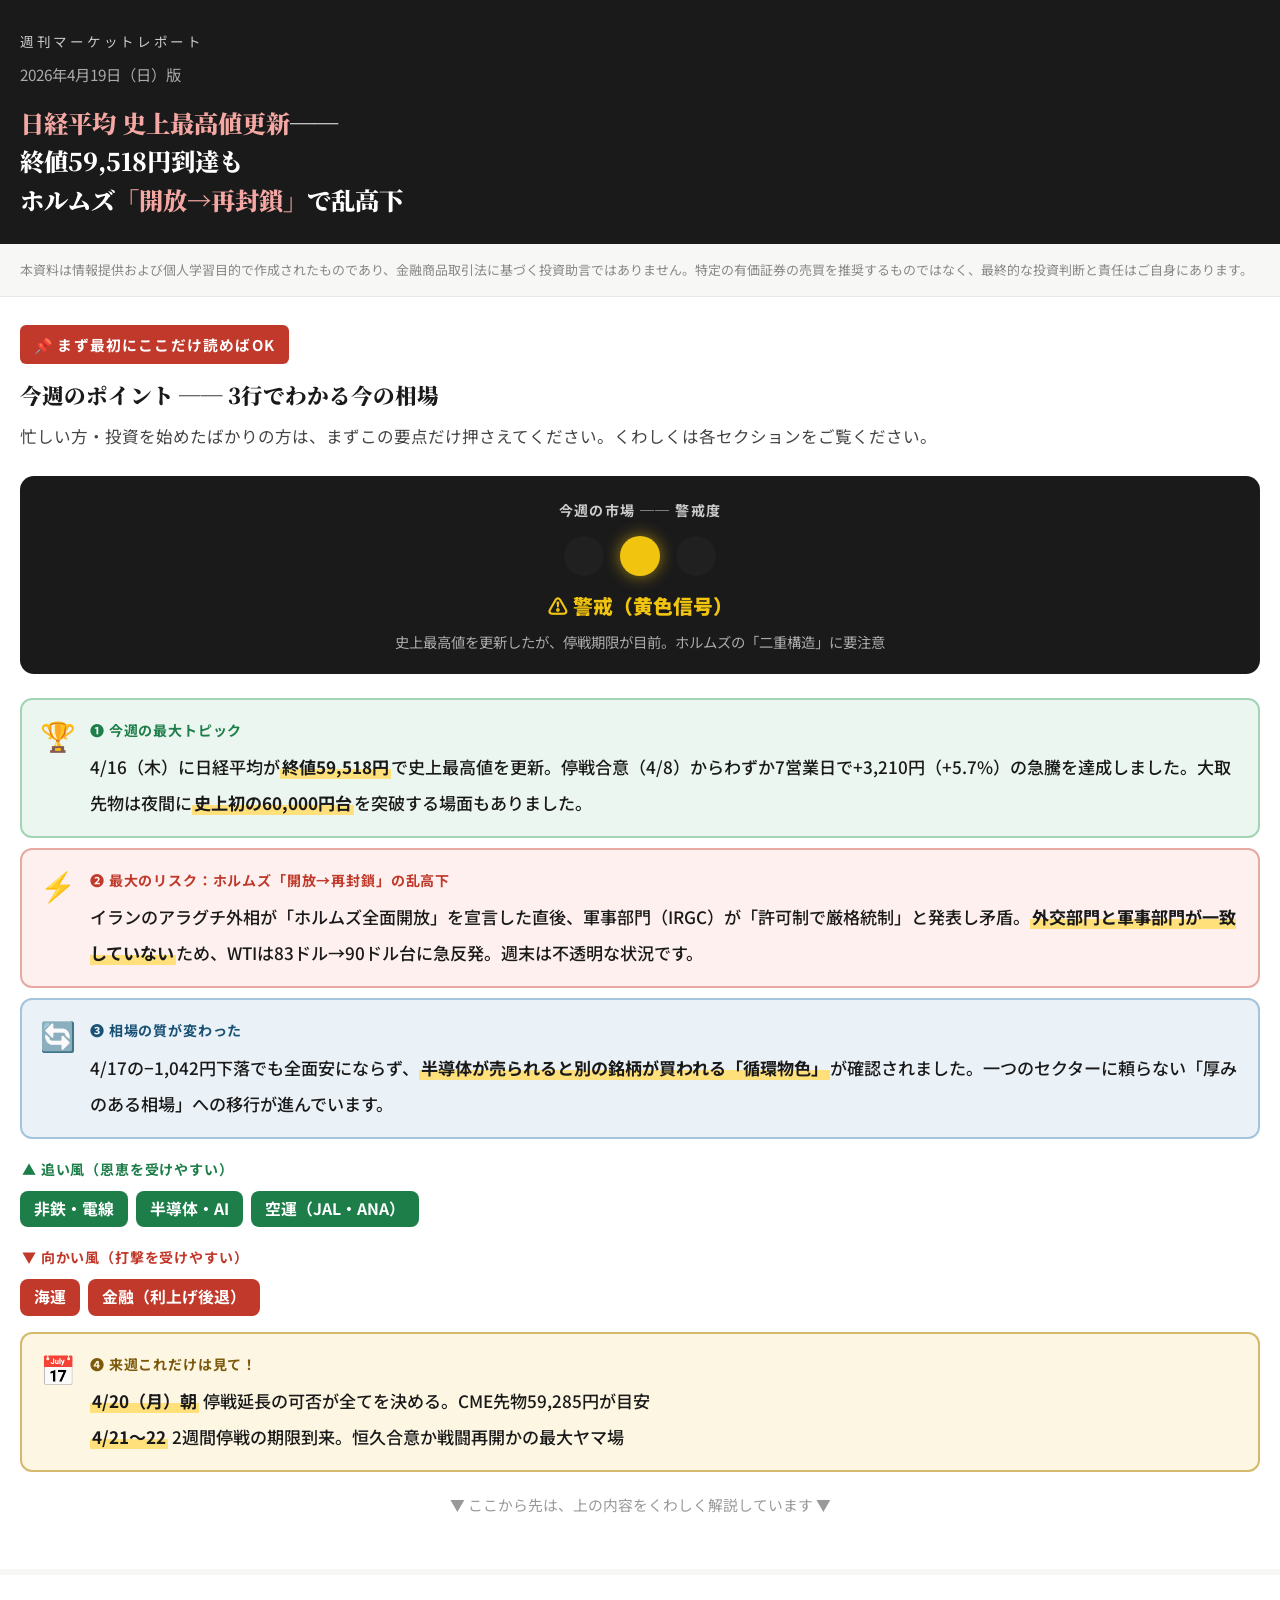
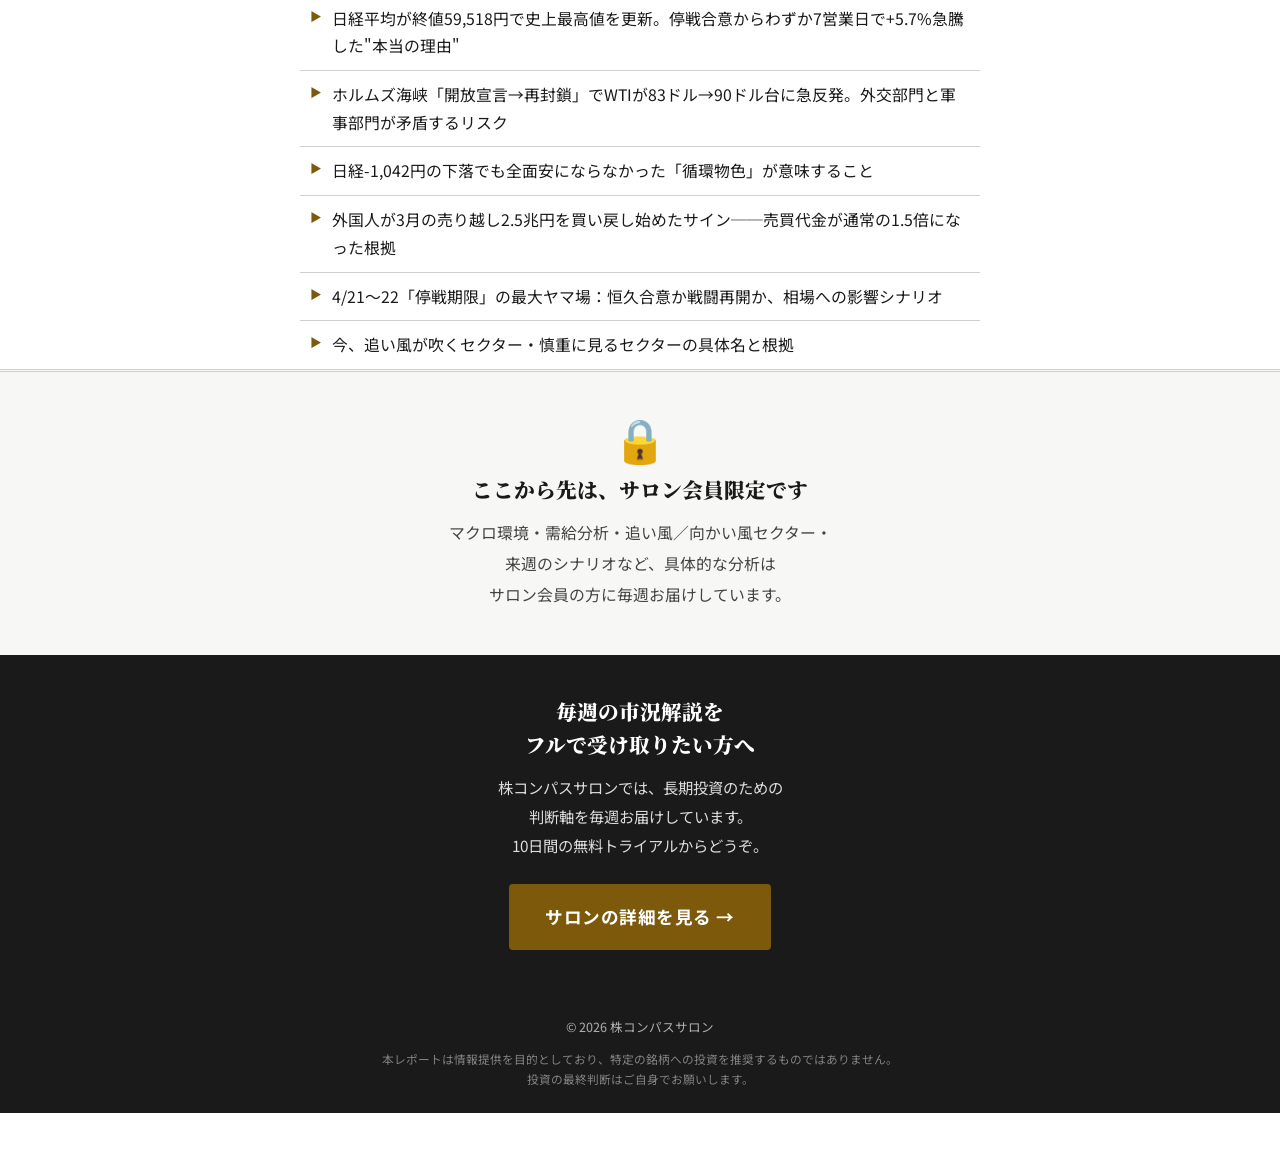
==== 2026-04-19.html @ 746ca40f "feat: 2026-04-19 市況レポート簡易版ページ追加 Co-Authored-By: Claude Sonnet 4.6 <noreply@anthropic.com>" ====
<!DOCTYPE html>
<html lang="ja">
<head>
<meta charset="UTF-8">
<meta name="viewport" content="width=device-width, initial-scale=1.0, maximum-scale=5.0">
<meta name="robots" content="noindex, nofollow">
<title>市況レポート 2026年4月19日｜株コンパスサロン</title>
<link href="https://fonts.googleapis.com/css2?family=Noto+Sans+JP:wght@400;500;700;900&family=Noto+Serif+JP:wght@700;900&display=swap" rel="stylesheet">
<style>
  :root {
    --text: #1a1a1a;
    --text-sub: #444;
    --bg: #ffffff;
    --bg-alt: #f7f7f5;
    --border: #d0d0d0;
    --border-light: #e8e8e5;
    --accent-red: #c0392b;
    --accent-red-bg: #fdf0ee;
    --accent-red-border: #e6a9a3;
    --accent-blue: #1a5276;
    --accent-blue-bg: #eaf1f7;
    --accent-blue-border: #a3c4db;
    --accent-green: #1e7e4a;
    --accent-green-bg: #ecf6f0;
    --accent-green-border: #a3d4b5;
    --accent-gold: #7d5a0b;
    --accent-gold-bg: #fdf6e3;
    --accent-gold-border: #d4b96a;
  }

  * { margin: 0; padding: 0; box-sizing: border-box; }

  html {
    font-size: 18px;
    scroll-behavior: smooth;
    -webkit-text-size-adjust: 100%;
  }

  body {
    font-family: 'Noto Sans JP', 'Hiragino Kaku Gothic ProN', 'メイリオ', sans-serif;
    background: var(--bg);
    color: var(--text);
    line-height: 2.0;
    font-weight: 400;
    -webkit-font-smoothing: antialiased;
    padding-bottom: 60px;
  }

  .header {
    background: var(--text);
    color: #fff;
    padding: 28px 20px 24px;
  }
  .header-label {
    display: block;
    font-size: 0.75rem;
    letter-spacing: 0.2em;
    color: #ccc;
    margin-bottom: 4px;
  }
  .header-date {
    display: block;
    font-size: 0.85rem;
    color: #aaa;
    margin-bottom: 14px;
  }
  .header-title {
    font-family: 'Noto Serif JP', serif;
    font-size: 1.35rem;
    font-weight: 900;
    line-height: 1.6;
    color: #fff;
  }
  .header-title .hl {
    color: #f5a8a3;
  }

  .disclaimer {
    background: var(--bg-alt);
    border-bottom: 1px solid var(--border-light);
    padding: 14px 20px;
    font-size: 0.72rem;
    color: #888;
    line-height: 1.8;
  }

  .toc {
    padding: 24px 20px;
    background: var(--accent-blue-bg);
    border-bottom: 2px solid var(--accent-blue-border);
  }
  .toc-title {
    font-size: 1rem;
    font-weight: 700;
    margin-bottom: 14px;
    color: var(--accent-blue);
  }
  .toc a {
    display: flex;
    align-items: baseline;
    gap: 10px;
    text-decoration: none;
    color: var(--accent-blue);
    font-size: 0.95rem;
    font-weight: 500;
    padding: 10px 0;
    border-bottom: 1px solid var(--accent-blue-border);
    line-height: 1.5;
  }
  .toc a:last-child { border-bottom: none; }
  .toc a:active { background: rgba(26,82,118,0.08); }
  .toc .toc-num {
    font-weight: 700;
    flex-shrink: 0;
    min-width: 2em;
  }

  .main { padding: 0; }

  .section {
    padding: 32px 20px 40px;
    border-bottom: 6px solid var(--bg-alt);
  }
  .section-header { margin-bottom: 24px; }
  .section-num {
    display: block;
    font-size: 0.8rem;
    font-weight: 700;
    color: var(--accent-blue);
    letter-spacing: 0.1em;
    margin-bottom: 4px;
  }
  .section-title {
    font-family: 'Noto Serif JP', serif;
    font-size: 1.25rem;
    font-weight: 900;
    line-height: 1.6;
    padding-bottom: 10px;
    border-bottom: 3px solid var(--text);
  }

  p {
    margin-bottom: 18px;
    font-size: 1rem;
    line-height: 2.05;
  }
  strong, b {
    font-weight: 700;
    background: linear-gradient(transparent 60%, #ffe07a 60%);
    padding: 0 2px;
  }
  .credit-table strong,
  .resolve-box strong,
  .callout-title strong,
  .sector-card h4 strong,
  .data-card strong,
  .toc strong,
  .section-note strong,
  .price-table strong {
    background: none;
    padding: 0;
  }

  .explain {
    background: var(--accent-gold-bg);
    border: 2px solid var(--accent-gold-border);
    border-radius: 10px;
    padding: 16px 18px;
    margin: 18px 0;
    font-size: 0.9rem;
    line-height: 2.0;
    color: var(--text-sub);
  }
  .explain-label {
    display: block;
    font-size: 0.78rem;
    font-weight: 700;
    color: var(--accent-gold);
    margin-bottom: 4px;
    letter-spacing: 0.05em;
  }

  .callout {
    border-radius: 12px;
    padding: 20px 18px;
    margin: 24px 0;
    border-width: 2px;
    border-style: solid;
  }
  .callout-title {
    font-size: 1.05rem;
    font-weight: 700;
    line-height: 1.6;
    margin-bottom: 12px;
  }
  .callout p {
    font-size: 0.95rem;
    margin-bottom: 14px;
    line-height: 2.0;
  }
  .callout p:last-child { margin-bottom: 0; }

  .callout.shock {
    background: var(--accent-red-bg);
    border-color: var(--accent-red-border);
  }
  .callout.shock .callout-title { color: var(--accent-red); }

  .callout.info {
    background: var(--accent-blue-bg);
    border-color: var(--accent-blue-border);
  }
  .callout.info .callout-title { color: var(--accent-blue); }

  .callout.positive {
    background: var(--accent-green-bg);
    border-color: var(--accent-green-border);
  }
  .callout.positive .callout-title { color: var(--accent-green); }

  .callout.warning {
    background: var(--accent-gold-bg);
    border-color: var(--accent-gold-border);
  }
  .callout.warning .callout-title { color: var(--accent-gold); }

  .data-card {
    background: var(--bg-alt);
    border: 2px solid var(--border);
    border-radius: 12px;
    padding: 16px 18px;
    margin: 12px 0;
  }
  .data-card-label {
    font-size: 0.78rem;
    color: #777;
    font-weight: 500;
    letter-spacing: 0.04em;
    margin-bottom: 4px;
  }
  .data-card-value {
    font-size: 1.55rem;
    font-weight: 900;
    line-height: 1.4;
  }
  .data-card-value.down { color: var(--accent-red); }
  .data-card-value.up { color: var(--accent-green); }
  .data-card-value.neutral { color: var(--accent-blue); }
  .data-card-sub {
    font-size: 0.82rem;
    color: #666;
    margin-top: 4px;
    line-height: 1.7;
  }

  /* 四本値テーブル */
  .price-table {
    width: 100%;
    border-collapse: collapse;
    margin: 20px 0;
    font-size: 0.82rem;
    background: var(--bg);
    border: 2px solid var(--border);
    border-radius: 12px;
    overflow: hidden;
  }
  .price-table th {
    background: var(--text);
    color: #fff;
    font-weight: 500;
    text-align: center;
    padding: 12px 8px;
    font-size: 0.75rem;
    letter-spacing: 0.04em;
  }
  .price-table td {
    padding: 12px 8px;
    border-bottom: 2px solid var(--border-light);
    vertical-align: middle;
    line-height: 1.6;
    text-align: center;
  }
  .price-table tr:last-child td { border-bottom: none; }
  .price-table .date-cell {
    font-weight: 700;
    text-align: left;
    padding-left: 12px;
    font-size: 0.85rem;
  }
  .price-table .highlight-row {
    background: var(--accent-green-bg);
  }
  .price-table .val-up { color: var(--accent-green); font-weight: 700; }
  .price-table .val-down { color: var(--accent-red); font-weight: 700; }

  .credit-table {
    width: 100%;
    border-collapse: collapse;
    margin: 20px 0;
    font-size: 0.88rem;
    background: var(--bg);
    border: 2px solid var(--border);
    border-radius: 12px;
    overflow: hidden;
  }
  .credit-table th {
    background: var(--text);
    color: #fff;
    font-weight: 500;
    text-align: left;
    padding: 14px 14px;
    font-size: 0.8rem;
    letter-spacing: 0.04em;
  }
  .credit-table td {
    padding: 14px 14px;
    border-bottom: 2px solid var(--border-light);
    vertical-align: top;
    line-height: 1.8;
  }
  .credit-table tr:last-child td { border-bottom: none; }
  .credit-table .val {
    font-weight: 900;
    font-size: 1.05rem;
    display: block;
  }
  .credit-table .change {
    font-size: 0.78rem;
    color: #888;
    display: block;
    margin-top: 2px;
  }

  .sector-card {
    border-radius: 14px;
    padding: 22px 20px;
    margin: 22px 0;
    border-width: 2px;
    border-style: solid;
  }
  .sector-card.tailwind {
    background: var(--accent-green-bg);
    border-color: var(--accent-green-border);
  }
  .sector-card.headwind {
    background: var(--accent-red-bg);
    border-color: var(--accent-red-border);
  }
  .sector-card h4 {
    font-size: 1.1rem;
    font-weight: 700;
    margin-bottom: 14px;
    line-height: 1.5;
  }
  .sector-tag {
    display: inline-block;
    font-size: 0.75rem;
    font-weight: 700;
    padding: 3px 12px;
    border-radius: 6px;
    margin-bottom: 6px;
  }
  .sector-tag.tw { background: var(--accent-green); color: #fff; }
  .sector-tag.hw { background: var(--accent-red); color: #fff; }
  .sector-card p {
    font-size: 0.95rem;
    margin-bottom: 14px;
    line-height: 2.0;
  }
  .sector-reasons {
    margin: 16px 0 0 0;
    padding: 0;
    list-style: none;
  }
  .sector-reasons li {
    position: relative;
    padding: 10px 0 10px 28px;
    font-size: 0.9rem;
    line-height: 1.9;
    border-bottom: 1px solid rgba(0,0,0,0.07);
  }
  .sector-reasons li:last-child { border-bottom: none; }
  .sector-reasons li::before {
    content: '●';
    position: absolute;
    left: 2px;
    top: 12px;
    font-size: 0.55rem;
  }
  .sector-card.tailwind .sector-reasons li::before { color: var(--accent-green); }
  .sector-card.headwind .sector-reasons li::before { color: var(--accent-red); }

  .note-small {
    font-size: 0.82rem;
    color: #888;
    margin-top: 14px;
    padding-top: 10px;
    border-top: 1px dashed var(--border);
    line-height: 1.8;
  }
  .resolve-box {
    margin-top: 18px;
    padding: 14px 16px;
    background: rgba(255,255,255,0.7);
    border-radius: 10px;
    border: 1px dashed var(--border);
    font-size: 0.88rem;
    line-height: 1.9;
    color: var(--text-sub);
  }
  .resolve-box strong {
    display: block;
    font-size: 0.78rem;
    font-weight: 700;
    color: var(--accent-blue);
    margin-bottom: 4px;
    letter-spacing: 0.05em;
  }

  .scenario-block {
    border-radius: 14px;
    padding: 22px 20px;
    margin: 22px 0;
    border-width: 2px;
    border-style: solid;
  }
  .scenario-block.bull {
    background: var(--accent-green-bg);
    border-color: var(--accent-green-border);
  }
  .scenario-block.bear {
    background: var(--accent-red-bg);
    border-color: var(--accent-red-border);
  }
  .scenario-block.neutral-scenario {
    background: var(--accent-blue-bg);
    border-color: var(--accent-blue-border);
  }
  .scenario-block h4 {
    font-size: 1.1rem;
    font-weight: 700;
    margin-bottom: 14px;
    line-height: 1.5;
  }
  .scenario-block.bull h4 { color: var(--accent-green); }
  .scenario-block.bear h4 { color: var(--accent-red); }
  .scenario-block.neutral-scenario h4 { color: var(--accent-blue); }
  .scenario-block p {
    font-size: 0.95rem;
    line-height: 2.0;
    margin-bottom: 14px;
  }
  .scenario-block ul {
    list-style: none;
    padding: 0;
    margin: 0;
  }
  .scenario-block ul li {
    padding: 10px 0 10px 28px;
    position: relative;
    font-size: 0.92rem;
    line-height: 1.95;
    border-bottom: 1px solid rgba(0,0,0,0.06);
  }
  .scenario-block ul li:last-child { border-bottom: none; }
  .scenario-block.bull ul li::before { content: '✔'; position: absolute; left: 0; top: 10px; color: var(--accent-green); font-weight: 700; }
  .scenario-block.bear ul li::before { content: '⚠'; position: absolute; left: 0; top: 10px; }
  .scenario-block.neutral-scenario ul li::before { content: '→'; position: absolute; left: 0; top: 10px; color: var(--accent-blue); font-weight: 700; }

  .timeline {
    margin: 20px 0;
    padding: 0;
    list-style: none;
  }
  .timeline li {
    padding: 18px 18px;
    margin: 10px 0;
    background: var(--bg-alt);
    border-radius: 12px;
    border: 2px solid var(--border-light);
    font-size: 0.92rem;
    line-height: 1.9;
  }
  .timeline li.important {
    border-color: var(--accent-red-border);
    background: var(--accent-red-bg);
  }
  .timeline .tl-date {
    font-weight: 900;
    font-size: 0.95rem;
    color: var(--accent-blue);
    display: block;
    margin-bottom: 6px;
  }
  .timeline li.important .tl-date { color: var(--accent-red); }

  .sub-heading {
    font-size: 1.05rem;
    font-weight: 700;
    margin: 30px 0 14px;
    padding: 10px 0;
    border-bottom: 2px solid var(--border);
    color: var(--text);
  }

  .section-note {
    font-size: 0.85rem;
    color: #888;
    margin-bottom: 20px;
    line-height: 1.9;
    padding: 12px 16px;
    background: var(--bg-alt);
    border-radius: 8px;
    border-left: 4px solid var(--border);
  }

  .footer {
    text-align: center;
    padding: 28px 20px;
    font-size: 0.82rem;
    color: #888;
    border-top: 2px solid var(--border-light);
    background: var(--bg-alt);
    line-height: 1.8;
  }

  .summary {
    padding: 28px 20px 32px;
    background: #fff;
    border-bottom: 6px solid var(--bg-alt);
  }
  .summary-badge {
    display: inline-block;
    background: var(--accent-red);
    color: #fff;
    font-size: 0.82rem;
    font-weight: 700;
    padding: 5px 14px;
    border-radius: 6px;
    letter-spacing: 0.08em;
    margin-bottom: 14px;
  }
  .summary-title {
    font-family: 'Noto Serif JP', serif;
    font-size: 1.2rem;
    font-weight: 900;
    margin-bottom: 8px;
    line-height: 1.6;
  }
  .summary-lead {
    font-size: 0.92rem;
    color: var(--text-sub);
    margin-bottom: 22px;
    line-height: 1.9;
  }

  .signal-card {
    border-radius: 12px;
    padding: 16px 18px;
    margin: 10px 0;
    border: 2px solid;
    display: flex;
    align-items: flex-start;
    gap: 14px;
  }
  .signal-card .signal-icon {
    font-size: 1.6rem;
    flex-shrink: 0;
    line-height: 1.2;
    margin-top: 2px;
  }
  .signal-card .signal-body {
    flex: 1;
    min-width: 0;
  }
  .signal-card .signal-label {
    font-size: 0.78rem;
    font-weight: 700;
    letter-spacing: 0.06em;
    margin-bottom: 4px;
    display: block;
  }
  .signal-card .signal-text {
    font-size: 0.95rem;
    line-height: 1.85;
    font-weight: 500;
  }
  .signal-card.red {
    background: var(--accent-red-bg);
    border-color: var(--accent-red-border);
  }
  .signal-card.red .signal-label { color: var(--accent-red); }
  .signal-card.green {
    background: var(--accent-green-bg);
    border-color: var(--accent-green-border);
  }
  .signal-card.green .signal-label { color: var(--accent-green); }
  .signal-card.blue {
    background: var(--accent-blue-bg);
    border-color: var(--accent-blue-border);
  }
  .signal-card.blue .signal-label { color: var(--accent-blue); }
  .signal-card.gold {
    background: var(--accent-gold-bg);
    border-color: var(--accent-gold-border);
  }
  .signal-card.gold .signal-label { color: var(--accent-gold); }

  .traffic-light {
    margin: 24px 0;
    padding: 20px 18px;
    background: var(--text);
    border-radius: 14px;
    text-align: center;
  }
  .traffic-light-title {
    color: #ccc;
    font-size: 0.78rem;
    font-weight: 700;
    letter-spacing: 0.1em;
    margin-bottom: 12px;
  }
  .traffic-icons {
    display: flex;
    justify-content: center;
    gap: 16px;
    margin-bottom: 10px;
  }
  .traffic-dot {
    width: 40px;
    height: 40px;
    border-radius: 50%;
    background: #333;
  }
  .traffic-dot.active-green { background: #27ae60; box-shadow: 0 0 16px rgba(39,174,96,0.6); }
  .traffic-dot.active-yellow { background: #f1c40f; box-shadow: 0 0 16px rgba(241,196,15,0.6); }
  .traffic-dot.dim { opacity: 0.25; }
  .traffic-label {
    font-size: 1.1rem;
    font-weight: 900;
    margin-top: 4px;
  }
  .traffic-label.yellow { color: #f1c40f; }
  .traffic-label.green { color: #27ae60; }
  .traffic-sub {
    color: #aaa;
    font-size: 0.8rem;
    margin-top: 4px;
    line-height: 1.7;
  }

  .sector-mini-group {
    margin: 16px 0;
  }
  .sector-mini-label {
    font-size: 0.78rem;
    font-weight: 700;
    letter-spacing: 0.06em;
    margin-bottom: 8px;
    padding-left: 2px;
  }
  .sector-mini-label.tw-label { color: var(--accent-green); }
  .sector-mini-label.hw-label { color: var(--accent-red); }
  .sector-mini-chips {
    display: flex;
    flex-wrap: wrap;
    gap: 8px;
  }
  .sector-chip {
    font-size: 0.88rem;
    font-weight: 700;
    padding: 8px 14px;
    border-radius: 8px;
    line-height: 1.3;
  }
  .sector-chip.tw {
    background: var(--accent-green);
    color: #fff;
  }
  .sector-chip.hw {
    background: var(--accent-red);
    color: #fff;
  }

  .summary-note {
    margin-top: 20px;
    font-size: 0.82rem;
    color: #999;
    line-height: 1.8;
    text-align: center;
  }

  /* 行動指針カード */
  .action-card {
    border-radius: 14px;
    padding: 22px 20px;
    margin: 22px 0;
    border: 2px solid;
  }
  .action-card.do {
    background: var(--accent-green-bg);
    border-color: var(--accent-green-border);
  }
  .action-card.dont {
    background: var(--accent-red-bg);
    border-color: var(--accent-red-border);
  }
  .action-card h4 {
    font-size: 1.05rem;
    font-weight: 700;
    margin-bottom: 14px;
    line-height: 1.5;
  }
  .action-card.do h4 { color: var(--accent-green); }
  .action-card.dont h4 { color: var(--accent-red); }
  .action-card ul {
    list-style: none;
    padding: 0;
    margin: 0;
  }
  .action-card ul li {
    padding: 10px 0 10px 28px;
    position: relative;
    font-size: 0.92rem;
    line-height: 1.95;
    border-bottom: 1px solid rgba(0,0,0,0.06);
  }
  .action-card ul li:last-child { border-bottom: none; }
  .action-card.do ul li::before { content: '✔'; position: absolute; left: 0; top: 10px; color: var(--accent-green); font-weight: 700; }
  .action-card.dont ul li::before { content: '✕'; position: absolute; left: 0; top: 10px; color: var(--accent-red); font-weight: 700; }

  .back-to-top {
    position: fixed;
    bottom: 20px;
    right: 20px;
    width: 52px;
    height: 52px;
    border-radius: 50%;
    background: var(--accent-blue);
    color: #fff;
    border: none;
    font-size: 1.3rem;
    display: flex;
    align-items: center;
    justify-content: center;
    box-shadow: 0 4px 14px rgba(0,0,0,0.25);
    cursor: pointer;
    z-index: 999;
    opacity: 0;
    transition: opacity 0.3s;
  }
  .back-to-top.show { opacity: 1; }
</style>
</head>
<body>

<button class="back-to-top" id="topBtn" onclick="window.scrollTo({top:0,behavior:'smooth'})" aria-label="トップへ戻る">▲</button>

<!-- ━━━ ヘッダー ━━━ -->
<header class="header" id="top">
  <span class="header-label">週刊マーケットレポート</span>
  <span class="header-date">2026年4月19日（日）版</span>
  <h1 class="header-title">
    <span class="hl">日経平均 史上最高値更新</span>──<br>終値59,518円到達も<br>ホルムズ<span class="hl">「開放→再封鎖」</span>で乱高下
  </h1>
</header>

<div class="disclaimer">
  本資料は情報提供および個人学習目的で作成されたものであり、金融商品取引法に基づく投資助言ではありません。特定の有価証券の売買を推奨するものではなく、最終的な投資判断と責任はご自身にあります。
</div>

<!-- ━━━ 目次 ━━━ -->

<!-- ━━━ 要点まとめ ━━━ -->
<section class="summary" id="summary">
  <span class="summary-badge">📌 まず最初にここだけ読めばOK</span>
  <h2 class="summary-title">今週のポイント ── 3行でわかる今の相場</h2>
  <p class="summary-lead">忙しい方・投資を始めたばかりの方は、まずこの要点だけ押さえてください。くわしくは各セクションをご覧ください。</p>

  <!-- 信号機 -->
  <div class="traffic-light">
    <div class="traffic-light-title">今週の市場 ── 警戒度</div>
    <div class="traffic-icons">
      <div class="traffic-dot dim"></div>
      <div class="traffic-dot active-yellow"></div>
      <div class="traffic-dot dim"></div>
    </div>
    <div class="traffic-label yellow">⚠ 警戒（黄色信号）</div>
    <div class="traffic-sub">史上最高値を更新したが、停戦期限が目前。ホルムズの「二重構造」に要注意</div>
  </div>

  <!-- ❶ -->
  <div class="signal-card green">
    <div class="signal-icon">🏆</div>
    <div class="signal-body">
      <span class="signal-label">❶ 今週の最大トピック</span>
      <span class="signal-text">4/16（木）に日経平均が<strong>終値59,518円</strong>で史上最高値を更新。停戦合意（4/8）からわずか7営業日で+3,210円（+5.7%）の急騰を達成しました。大取先物は夜間に<strong>史上初の60,000円台</strong>を突破する場面もありました。</span>
    </div>
  </div>

  <!-- ❷ -->
  <div class="signal-card red">
    <div class="signal-icon">⚡</div>
    <div class="signal-body">
      <span class="signal-label">❷ 最大のリスク：ホルムズ「開放→再封鎖」の乱高下</span>
      <span class="signal-text">イランのアラグチ外相が「ホルムズ全面開放」を宣言した直後、軍事部門（IRGC）が「許可制で厳格統制」と発表し矛盾。<strong>外交部門と軍事部門が一致していない</strong>ため、WTIは83ドル→90ドル台に急反発。週末は不透明な状況です。</span>
    </div>
  </div>

  <!-- ❸ -->
  <div class="signal-card blue">
    <div class="signal-icon">🔄</div>
    <div class="signal-body">
      <span class="signal-label">❸ 相場の質が変わった</span>
      <span class="signal-text">4/17の−1,042円下落でも全面安にならず、<strong>半導体が売られると別の銘柄が買われる「循環物色」</strong>が確認されました。一つのセクターに頼らない「厚みのある相場」への移行が進んでいます。</span>
    </div>
  </div>

  <div class="sector-mini-group">
    <div class="sector-mini-label tw-label">▲ 追い風（恩恵を受けやすい）</div>
    <div class="sector-mini-chips">
      <span class="sector-chip tw">非鉄・電線</span>
      <span class="sector-chip tw">半導体・AI</span>
      <span class="sector-chip tw">空運（JAL・ANA）</span>
    </div>
  </div>
  <div class="sector-mini-group">
    <div class="sector-mini-label hw-label">▼ 向かい風（打撃を受けやすい）</div>
    <div class="sector-mini-chips">
      <span class="sector-chip hw">海運</span>
      <span class="sector-chip hw">金融（利上げ後退）</span>
    </div>
  </div>

  <!-- ❹ -->
  <div class="signal-card gold">
    <div class="signal-icon">📅</div>
    <div class="signal-body">
      <span class="signal-label">❹ 来週これだけは見て！</span>
      <span class="signal-text"><strong>4/20（月）朝</strong> 停戦延長の可否が全てを決める。CME先物59,285円が目安<br><strong>4/21〜22</strong> 2週間停戦の期限到来。恒久合意か戦闘再開かの最大ヤマ場</span>
    </div>
  </div>

  <p class="summary-note">▼ ここから先は、上の内容をくわしく解説しています ▼</p>
</section>

<style>
  .preview-list {
    list-style: none;
    padding: 0;
    margin: 20px auto 0;
    max-width: 680px;
    text-align: left;
  }
  .preview-list li {
    position: relative;
    padding: 10px 14px 10px 32px;
    font-size: 0.88rem;
    line-height: 1.75;
    color: var(--text);
    border-bottom: 1px solid var(--border);
  }
  .preview-list li:last-child { border-bottom: none; }
  .preview-list li::before {
    content: "▶";
    position: absolute;
    left: 10px;
    top: 11px;
    font-size: 0.65rem;
    color: var(--accent-gold);
  }
  .locked-section {
    background: var(--bg-alt);
    border-top: 3px double var(--border);
    padding: 44px 20px;
    text-align: center;
    margin: 0;
  }
  .locked-section .lock-icon {
    font-size: 2.4rem;
    margin-bottom: 14px;
    line-height: 1;
  }
  .locked-section .lock-title {
    font-family: 'Noto Serif JP', serif;
    font-size: 1.15rem;
    font-weight: 900;
    color: var(--text);
    margin-bottom: 12px;
    line-height: 1.6;
  }
  .locked-section .lock-desc {
    font-size: 0.88rem;
    color: var(--text-sub);
    line-height: 1.95;
  }
  .cta-block {
    background: var(--text);
    color: #fff;
    padding: 40px 20px;
    text-align: center;
  }
  .cta-block .cta-title {
    font-family: 'Noto Serif JP', serif;
    font-size: 1.15rem;
    font-weight: 900;
    line-height: 1.6;
    margin-bottom: 12px;
    color: #fff;
  }
  .cta-block .cta-desc {
    font-size: 0.85rem;
    color: #ddd;
    margin-bottom: 24px;
    line-height: 1.9;
  }
  .btn-primary {
    display: inline-block;
    background: var(--accent-gold);
    color: #fff;
    font-size: 0.98rem;
    font-weight: 700;
    padding: 15px 36px;
    border-radius: 4px;
    text-decoration: none;
    letter-spacing: 0.03em;
    transition: opacity 0.2s;
  }
  .btn-primary:hover { opacity: 0.9; }
  .site-footer {
    background: #1a1a1a;
    color: rgba(255,255,255,0.65);
    padding: 24px 20px;
    text-align: center;
    font-size: 0.7rem;
    line-height: 2;
  }
  .site-footer .footer-disclaimer {
    margin-top: 10px;
    font-size: 0.65rem;
    opacity: 0.7;
    line-height: 1.7;
  }
</style>

<ul class="preview-list">
  <li>日経平均が終値59,518円で史上最高値を更新。停戦合意からわずか7営業日で+5.7%急騰した"本当の理由"</li>
  <li>ホルムズ海峡「開放宣言→再封鎖」でWTIが83ドル→90ドル台に急反発。外交部門と軍事部門が矛盾するリスク</li>
  <li>日経-1,042円の下落でも全面安にならなかった「循環物色」が意味すること</li>
  <li>外国人が3月の売り越し2.5兆円を買い戻し始めたサイン──売買代金が通常の1.5倍になった根拠</li>
  <li>4/21〜22「停戦期限」の最大ヤマ場：恒久合意か戦闘再開か、相場への影響シナリオ</li>
  <li>今、追い風が吹くセクター・慎重に見るセクターの具体名と根拠</li>
</ul>

<div class="locked-section">
  <div class="lock-icon">🔒</div>
  <div class="lock-title">ここから先は、サロン会員限定です</div>
  <div class="lock-desc">
    マクロ環境・需給分析・追い風／向かい風セクター・<br>
    来週のシナリオなど、具体的な分析は<br>
    サロン会員の方に毎週お届けしています。
  </div>
</div>

<div class="cta-block">
  <div class="cta-title">
    毎週の市況解説を<br>フルで受け取りたい方へ
  </div>
  <div class="cta-desc">
    株コンパスサロンでは、長期投資のための<br>
    判断軸を毎週お届けしています。<br>
    10日間の無料トライアルからどうぞ。
  </div>
  <a href="https://lp.stocksalon.info" class="btn-primary">
    サロンの詳細を見る →
  </a>
</div>

<footer class="site-footer">
  <div>© 2026 株コンパスサロン</div>
  <div class="footer-disclaimer">
    本レポートは情報提供を目的としており、特定の銘柄への投資を推奨するものではありません。<br>
    投資の最終判断はご自身でお願いします。
  </div>
</footer>

<script>
const btn = document.getElementById('topBtn');
if (btn) {
  window.addEventListener('scroll', () => {
    btn.classList.toggle('show', window.scrollY > 600);
  });
}
</script>
</body>
</html>
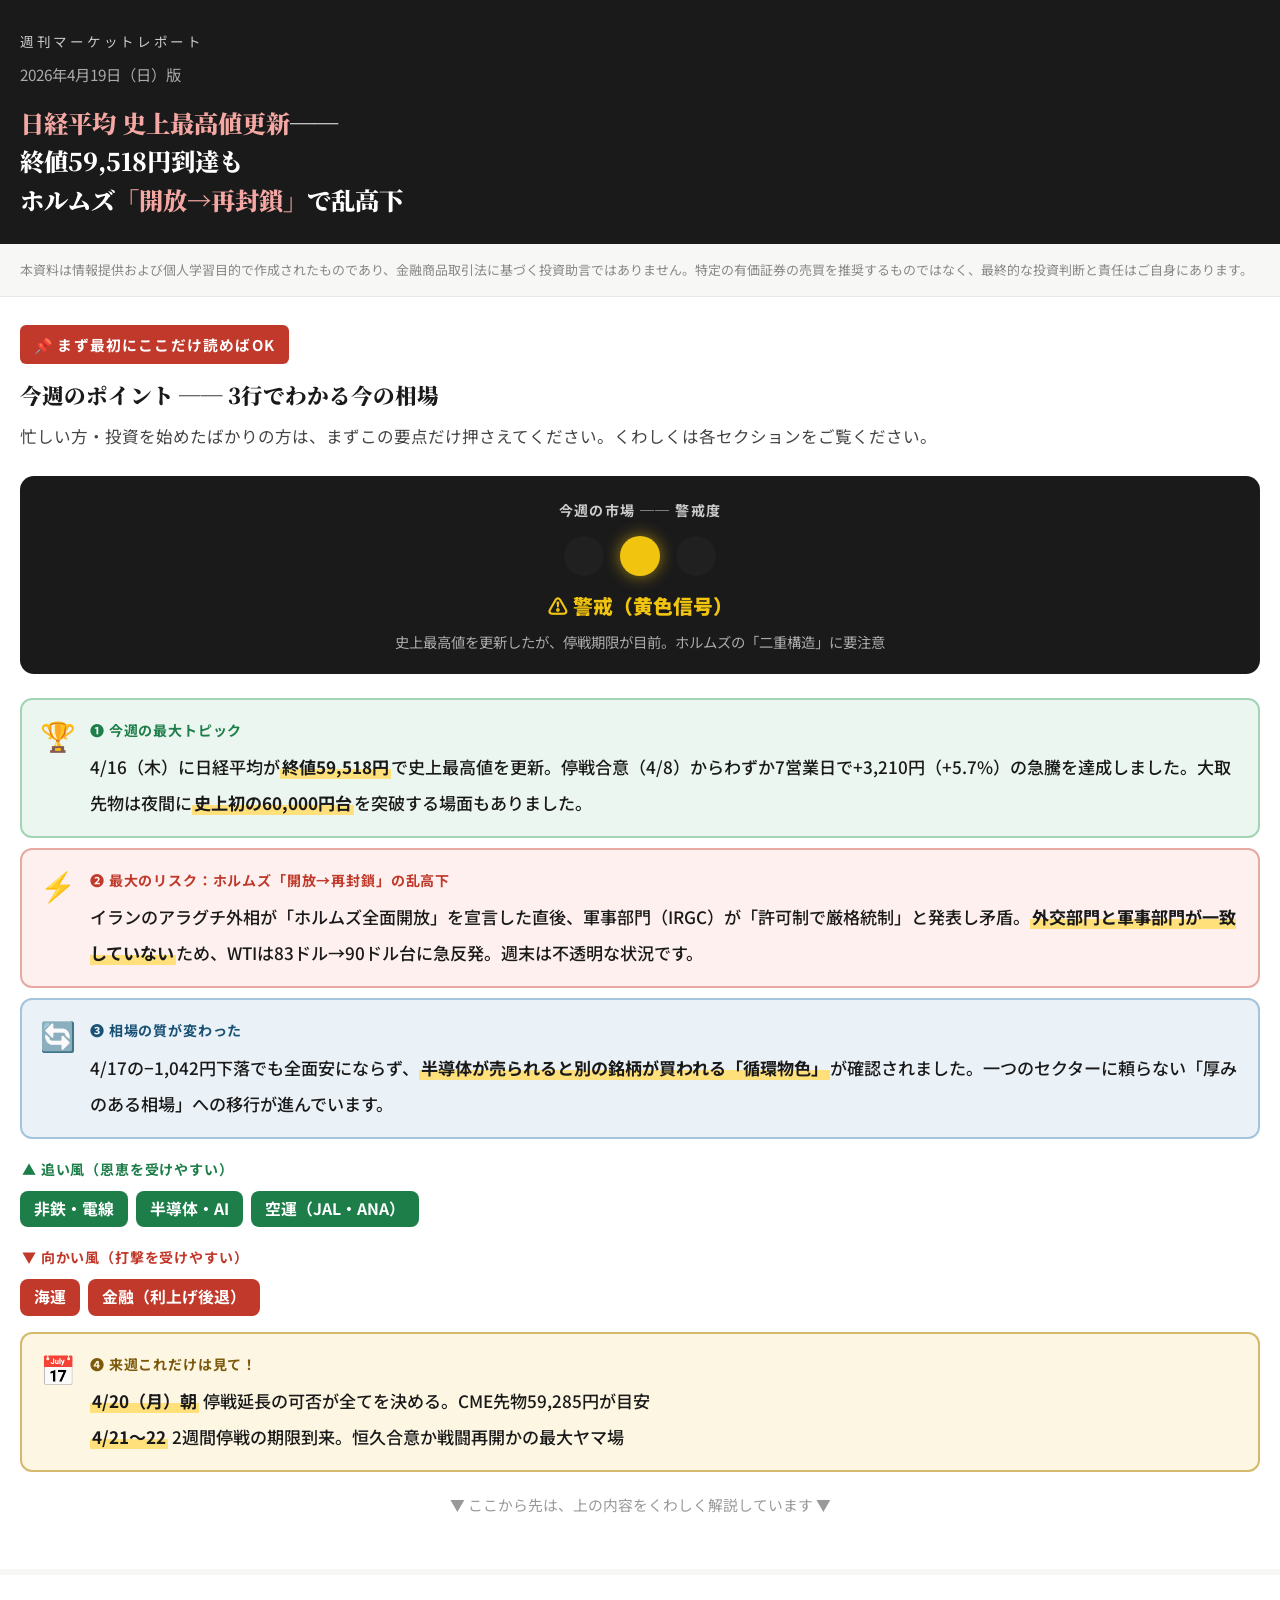
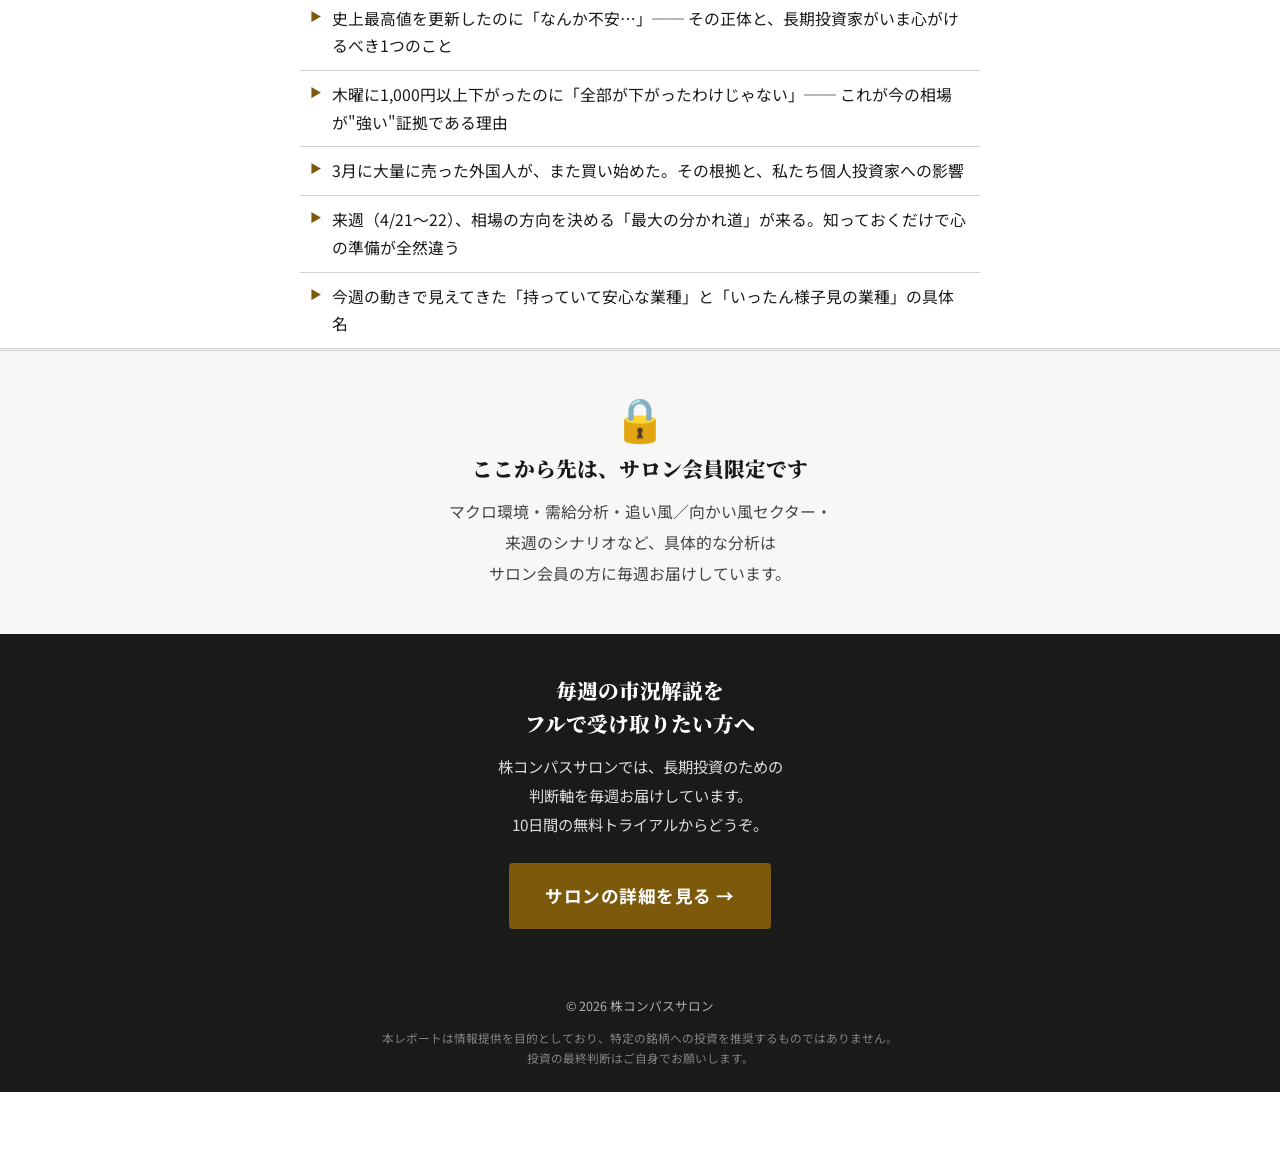
==== commit a2f351f7: "fix: preview bullets を初心者向けに書き直し Co-Authored-By: Claude Sonnet 4.6 <noreply@anthropic.com>" ====
--- a/2026-04-19.html
+++ b/2026-04-19.html
@@ -944,12 +944,11 @@
 </style>
 
 <ul class="preview-list">
-  <li>日経平均が終値59,518円で史上最高値を更新。停戦合意からわずか7営業日で+5.7%急騰した"本当の理由"</li>
-  <li>ホルムズ海峡「開放宣言→再封鎖」でWTIが83ドル→90ドル台に急反発。外交部門と軍事部門が矛盾するリスク</li>
-  <li>日経-1,042円の下落でも全面安にならなかった「循環物色」が意味すること</li>
-  <li>外国人が3月の売り越し2.5兆円を買い戻し始めたサイン──売買代金が通常の1.5倍になった根拠</li>
-  <li>4/21〜22「停戦期限」の最大ヤマ場：恒久合意か戦闘再開か、相場への影響シナリオ</li>
-  <li>今、追い風が吹くセクター・慎重に見るセクターの具体名と根拠</li>
+  <li>史上最高値を更新したのに「なんか不安…」── その正体と、長期投資家がいま心がけるべき1つのこと</li>
+  <li>木曜に1,000円以上下がったのに「全部が下がったわけじゃない」── これが今の相場が"強い"証拠である理由</li>
+  <li>3月に大量に売った外国人が、また買い始めた。その根拠と、私たち個人投資家への影響</li>
+  <li>来週（4/21〜22）、相場の方向を決める「最大の分かれ道」が来る。知っておくだけで心の準備が全然違う</li>
+  <li>今週の動きで見えてきた「持っていて安心な業種」と「いったん様子見の業種」の具体名</li>
 </ul>
 
 <div class="locked-section">
